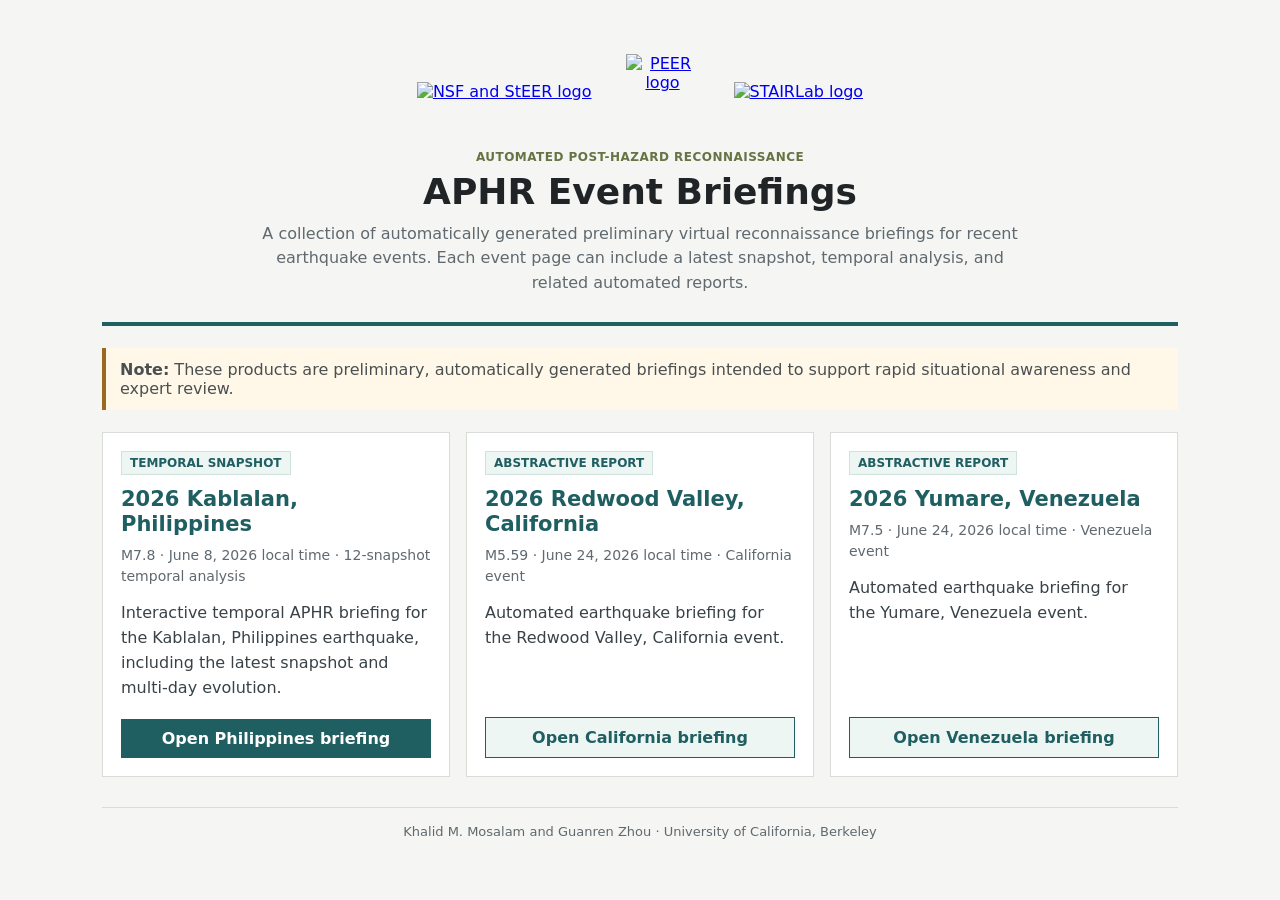
==== index.html @ ebe092a1 "Add files via upload Add APHR event landing page and earthquake reports" ====
<!DOCTYPE html>
<html lang="en">
<head>
  <meta charset="utf-8">
  <meta name="viewport" content="width=device-width, initial-scale=1">
  <title>APHR Event Briefings</title>
  <style>
    :root {
      --ink:#202427; --muted:#5f696f; --line:#d8ddd8; --panel:#fff;
      --soft:#f8faf8; --teal:#1f5e61; --olive:#667344; --amber:#9a681f;
      font-family: Inter, ui-sans-serif, system-ui, -apple-system, BlinkMacSystemFont, "Segoe UI", sans-serif;
    }
    *{box-sizing:border-box} body{margin:0;background:#f5f6f3;color:var(--ink)}
    main{max-width:1120px;margin:0 auto;padding:34px 22px 56px}
    header{border-bottom:4px solid var(--teal);padding:20px 0 26px;text-align:center}
    .brand-strip{display:flex;justify-content:center;align-items:center;gap:34px;flex-wrap:wrap;margin:0 0 22px}
    .brand-logo{display:flex;align-items:center;justify-content:center;min-height:72px}.brand-logo img{display:block;max-height:70px;max-width:300px;object-fit:contain}.brand-logo-peer img{height:74px;width:74px;max-height:74px;max-width:74px}
    .eyebrow{color:var(--olive);font-size:12px;font-weight:800;text-transform:uppercase;letter-spacing:.04em}
    h1{font-size:36px;line-height:1.1;margin:8px 0 10px}.subtitle{color:var(--muted);font-size:16px;max-width:760px;margin:0 auto;line-height:1.55}
    .note{background:#fff8e8;border-left:4px solid var(--amber);padding:12px 14px;margin:22px 0;color:#4a4f52}
    .grid{display:grid;grid-template-columns:repeat(auto-fit,minmax(280px,1fr));gap:16px;margin-top:22px}
    .card{background:var(--panel);border:1px solid var(--line);padding:18px;display:flex;flex-direction:column;min-height:240px}
    .tag{display:inline-block;width:max-content;background:#eef6f4;color:var(--teal);border:1px solid #cfe2dd;padding:4px 8px;font-size:12px;font-weight:800;text-transform:uppercase;margin-bottom:12px}
    h2{font-size:21px;line-height:1.2;margin:0 0 8px;color:var(--teal)}
    .meta{color:var(--muted);font-size:14px;line-height:1.5;margin:0 0 14px}.desc{line-height:1.55;margin:0 0 18px;color:#394247}
    .button{margin-top:auto;display:inline-block;text-decoration:none;background:var(--teal);color:white;padding:10px 12px;font-weight:800;text-align:center}
    .button.secondary{background:#eef6f4;color:var(--teal);border:1px solid var(--teal)}
    footer{margin-top:30px;border-top:1px solid var(--line);padding-top:16px;color:var(--muted);font-size:13px;text-align:center}
  </style>
</head>
<body>
  <main>
    <header>
      <div class="brand-strip" aria-label="Project partner logos">
        <a class="brand-logo" href="https://raw.githubusercontent.com/Nutlettt/logo-for-webs-dev/main/NSF-and-STEER.png" target="_blank" rel="noopener"><img src="https://raw.githubusercontent.com/Nutlettt/logo-for-webs-dev/main/NSF-and-STEER.png" alt="NSF and StEER logo"></a>
        <a class="brand-logo brand-logo-peer" href="https://cdn.jsdelivr.net/gh/Nutlettt/logo-for-webs-dev@main/PEER-logo.svg" target="_blank" rel="noopener"><img src="https://cdn.jsdelivr.net/gh/Nutlettt/logo-for-webs-dev@main/PEER-logo.svg" alt="PEER logo"></a>
        <a class="brand-logo" href="https://raw.githubusercontent.com/Nutlettt/logo-for-webs-dev/main/cropped-stairlab-slogan.png" target="_blank" rel="noopener"><img src="https://raw.githubusercontent.com/Nutlettt/logo-for-webs-dev/main/cropped-stairlab-slogan.png" alt="STAIRLab logo"></a>
      </div>
      <div class="eyebrow">Automated Post-Hazard Reconnaissance</div>
      <h1>APHR Event Briefings</h1>
      <p class="subtitle">A collection of automatically generated preliminary virtual reconnaissance briefings for recent earthquake events. Each event page can include a latest snapshot, temporal analysis, and related automated reports.</p>
    </header>

    <div class="note"><strong>Note:</strong> These products are preliminary, automatically generated briefings intended to support rapid situational awareness and expert review.</div>

    <section class="grid" aria-label="APHR event list">
      <article class="card">
        <span class="tag">Temporal snapshot</span>
        <h2>2026 Kablalan, Philippines</h2>
        <p class="meta">M7.8 · June 8, 2026 local time · 12-snapshot temporal analysis</p>
        <p class="desc">Interactive temporal APHR briefing for the Kablalan, Philippines earthquake, including the latest snapshot and multi-day evolution.</p>
        <a class="button" href="events/philippines-kablalan-2026/">Open Philippines briefing</a>
      </article>

      <article class="card">
        <span class="tag">Abstractive report</span>
        <h2>2026 Redwood Valley, California</h2>
        <p class="meta">M5.59 · June 24, 2026 local time · California event</p>
        <p class="desc">Automated earthquake briefing for the Redwood Valley, California event.</p>
        <a class="button secondary" href="events/california-redwood-valley-2026/">Open California briefing</a>
      </article>

      <article class="card">
        <span class="tag">Abstractive report</span>
        <h2>2026 Yumare, Venezuela</h2>
        <p class="meta">M7.5 · June 24, 2026 local time · Venezuela event</p>
        <p class="desc">Automated earthquake briefing for the Yumare, Venezuela event.</p>
        <a class="button secondary" href="events/venezuela-yumare-2026/">Open Venezuela briefing</a>
      </article>
    </section>

    <footer>
      Khalid M. Mosalam and Guanren Zhou · University of California, Berkeley
    </footer>
  </main>
</body>
</html>
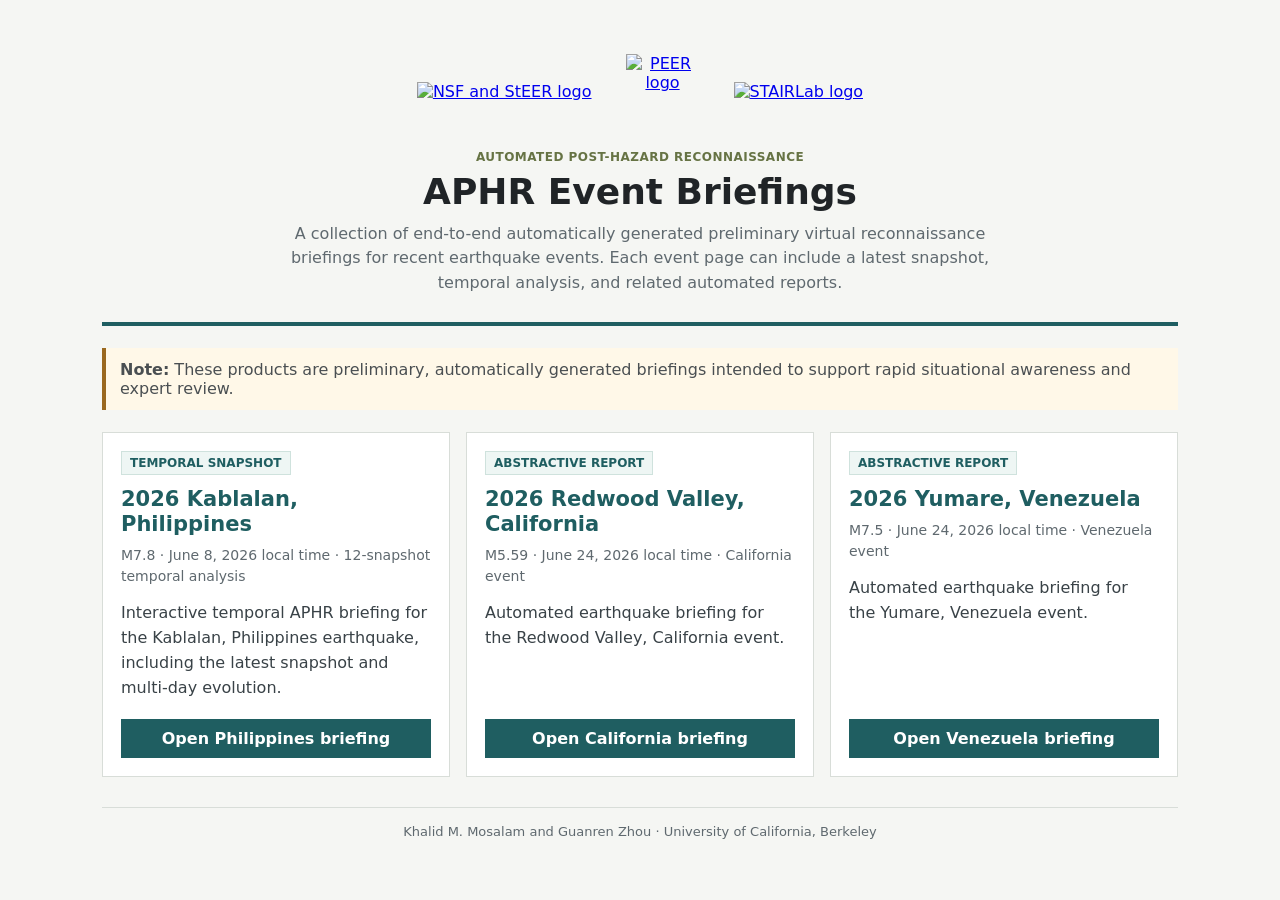
==== commit 9da8ef90: "Revise subtitle for clarity in index.html Updated subtitle to include 'end-to-end' in the descriptio" ====
--- a/index.html
+++ b/index.html
@@ -38,7 +38,7 @@
       </div>
       <div class="eyebrow">Automated Post-Hazard Reconnaissance</div>
       <h1>APHR Event Briefings</h1>
-      <p class="subtitle">A collection of automatically generated preliminary virtual reconnaissance briefings for recent earthquake events. Each event page can include a latest snapshot, temporal analysis, and related automated reports.</p>
+      <p class="subtitle">A collection of end-to-end automatically generated preliminary virtual reconnaissance briefings for recent earthquake events. Each event page can include a latest snapshot, temporal analysis, and related automated reports.</p>
     </header>
 
     <div class="note"><strong>Note:</strong> These products are preliminary, automatically generated briefings intended to support rapid situational awareness and expert review.</div>
@@ -57,7 +57,7 @@
         <h2>2026 Redwood Valley, California</h2>
         <p class="meta">M5.59 · June 24, 2026 local time · California event</p>
         <p class="desc">Automated earthquake briefing for the Redwood Valley, California event.</p>
-        <a class="button secondary" href="events/california-redwood-valley-2026/">Open California briefing</a>
+        <a class="button" href="events/california-redwood-valley-2026/">Open California briefing</a>
       </article>
 
       <article class="card">
@@ -65,7 +65,7 @@
         <h2>2026 Yumare, Venezuela</h2>
         <p class="meta">M7.5 · June 24, 2026 local time · Venezuela event</p>
         <p class="desc">Automated earthquake briefing for the Yumare, Venezuela event.</p>
-        <a class="button secondary" href="events/venezuela-yumare-2026/">Open Venezuela briefing</a>
+        <a class="button" href="events/venezuela-yumare-2026/">Open Venezuela briefing</a>
       </article>
     </section>
 
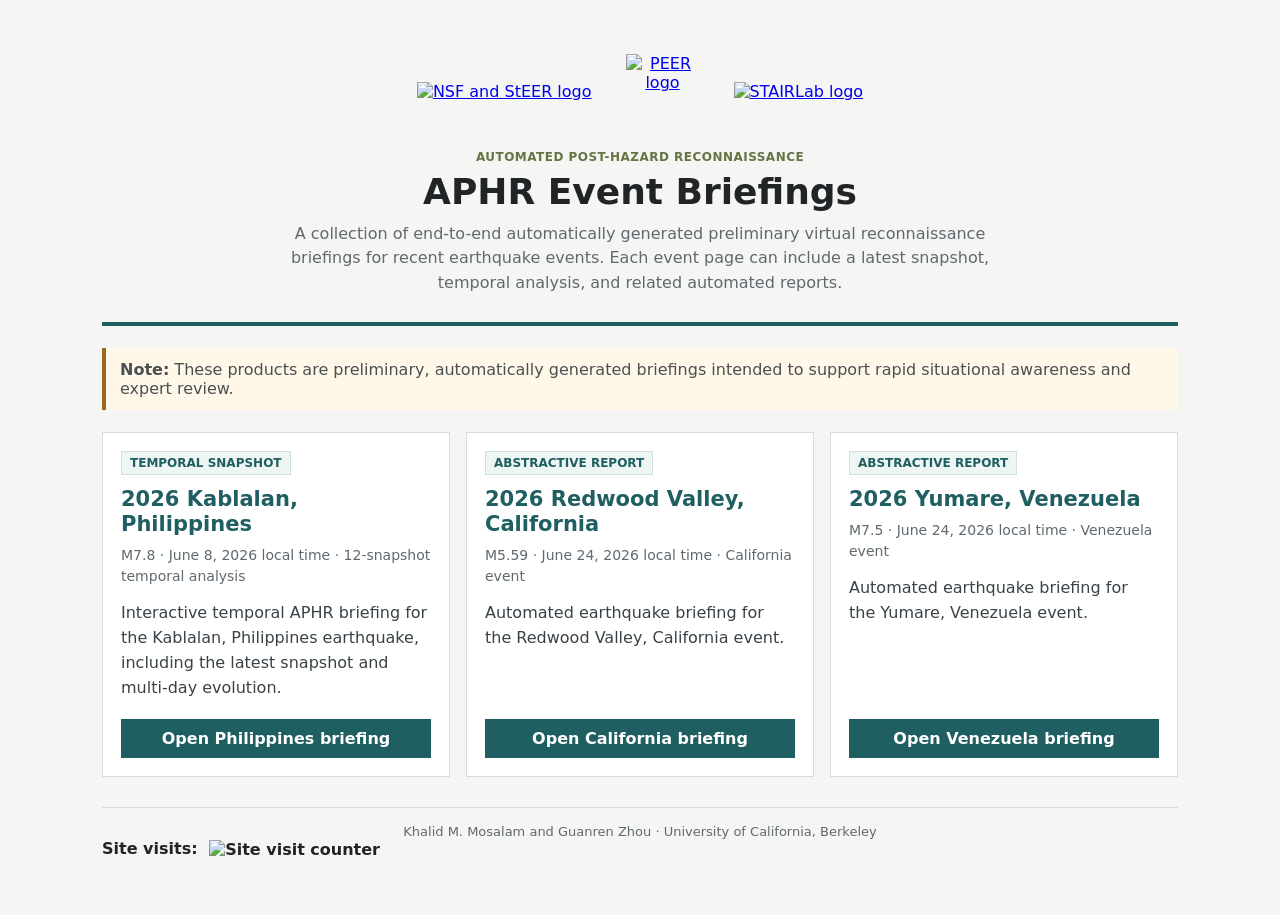
==== commit 1b82710f: "Update index.html" ====
--- a/index.html
+++ b/index.html
@@ -26,6 +26,28 @@
     .button{margin-top:auto;display:inline-block;text-decoration:none;background:var(--teal);color:white;padding:10px 12px;font-weight:800;text-align:center}
     .button.secondary{background:#eef6f4;color:var(--teal);border:1px solid var(--teal)}
     footer{margin-top:30px;border-top:1px solid var(--line);padding-top:16px;color:var(--muted);font-size:13px;text-align:center}
+
+    <style>
+.site-counter {
+  margin-top: 28px;
+  padding: 14px 18px;
+  border: 1px solid #d8ddd8;
+  background: #ffffff;
+  text-align: center;
+  color: #5f696f;
+  font-size: 14px;
+}
+
+.site-counter p {
+  margin: 0;
+  font-weight: 700;
+}
+
+.site-counter img {
+  margin-left: 6px;
+}
+</style>
+  
   </style>
 </head>
 <body>
@@ -72,6 +94,21 @@
     <footer>
       Khalid M. Mosalam and Guanren Zhou · University of California, Berkeley
     </footer>
+
+    
+  <section class="site-counter" aria-label="Site visitor counter">
+  <p>
+    Site visits:
+    <img
+      src="https://hits.sh/k-mosalam.github.io/aphr-temporal-snapshot.svg?label=&color=1f5e61&labelColor=202427"
+      alt="Site visit counter"
+      style="vertical-align: middle;"
+    >
+  </p>
+</section>
+    
   </main>
+
+  
 </body>
 </html>
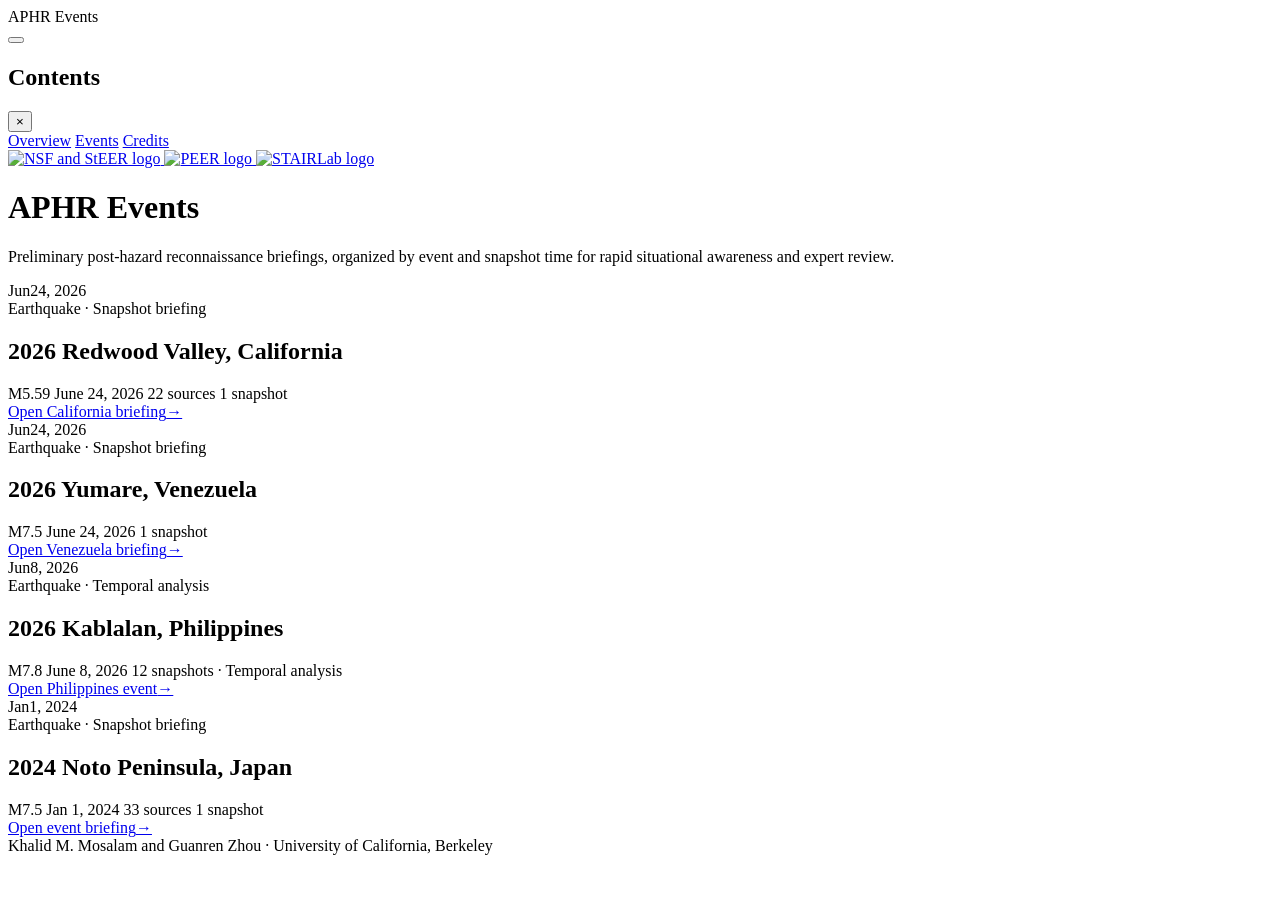
==== commit 8344d625: "Merge pull request #2 from Nutlettt/main Add 2024 Noto Japan earthquake" ====
--- a/index.html
+++ b/index.html
@@ -3,112 +3,118 @@
 <head>
   <meta charset="utf-8">
   <meta name="viewport" content="width=device-width, initial-scale=1">
-  <title>APHR Event Briefings</title>
-  <style>
-    :root {
-      --ink:#202427; --muted:#5f696f; --line:#d8ddd8; --panel:#fff;
-      --soft:#f8faf8; --teal:#1f5e61; --olive:#667344; --amber:#9a681f;
-      font-family: Inter, ui-sans-serif, system-ui, -apple-system, BlinkMacSystemFont, "Segoe UI", sans-serif;
-    }
-    *{box-sizing:border-box} body{margin:0;background:#f5f6f3;color:var(--ink)}
-    main{max-width:1120px;margin:0 auto;padding:34px 22px 56px}
-    header{border-bottom:4px solid var(--teal);padding:20px 0 26px;text-align:center}
-    .brand-strip{display:flex;justify-content:center;align-items:center;gap:34px;flex-wrap:wrap;margin:0 0 22px}
-    .brand-logo{display:flex;align-items:center;justify-content:center;min-height:72px}.brand-logo img{display:block;max-height:70px;max-width:300px;object-fit:contain}.brand-logo-peer img{height:74px;width:74px;max-height:74px;max-width:74px}
-    .eyebrow{color:var(--olive);font-size:12px;font-weight:800;text-transform:uppercase;letter-spacing:.04em}
-    h1{font-size:36px;line-height:1.1;margin:8px 0 10px}.subtitle{color:var(--muted);font-size:16px;max-width:760px;margin:0 auto;line-height:1.55}
-    .note{background:#fff8e8;border-left:4px solid var(--amber);padding:12px 14px;margin:22px 0;color:#4a4f52}
-    .grid{display:grid;grid-template-columns:repeat(auto-fit,minmax(280px,1fr));gap:16px;margin-top:22px}
-    .card{background:var(--panel);border:1px solid var(--line);padding:18px;display:flex;flex-direction:column;min-height:240px}
-    .tag{display:inline-block;width:max-content;background:#eef6f4;color:var(--teal);border:1px solid #cfe2dd;padding:4px 8px;font-size:12px;font-weight:800;text-transform:uppercase;margin-bottom:12px}
-    h2{font-size:21px;line-height:1.2;margin:0 0 8px;color:var(--teal)}
-    .meta{color:var(--muted);font-size:14px;line-height:1.5;margin:0 0 14px}.desc{line-height:1.55;margin:0 0 18px;color:#394247}
-    .button{margin-top:auto;display:inline-block;text-decoration:none;background:var(--teal);color:white;padding:10px 12px;font-weight:800;text-align:center}
-    .button.secondary{background:#eef6f4;color:var(--teal);border:1px solid var(--teal)}
-    footer{margin-top:30px;border-top:1px solid var(--line);padding-top:16px;color:var(--muted);font-size:13px;text-align:center}
-
-    <style>
-.site-counter {
-  margin-top: 28px;
-  padding: 14px 18px;
-  border: 1px solid #d8ddd8;
-  background: #ffffff;
-  text-align: center;
-  color: #5f696f;
-  font-size: 14px;
-}
-
-.site-counter p {
-  margin: 0;
-  font-weight: 700;
-}
-
-.site-counter img {
-  margin-left: 6px;
-}
-</style>
-  
-  </style>
+  <title>APHR Events</title>
+  <link rel="stylesheet" href="assets/css/site.css">
 </head>
 <body>
-  <main>
-    <header>
+  <div class="global-topbar">
+  <nav class="global-breadcrumb" aria-label="Breadcrumb"><span class="crumb crumb-current">APHR Events</span></nav>
+  <button type="button" class="content-menu-button" data-site-nav-open="site-content-drawer" aria-label="Open contents" title="Contents" data-tooltip="Contents">
+    <span class="hamburger" aria-hidden="true"><span></span></span>
+  </button>
+</div>
+  <div class="site-nav-shell" id="site-content-drawer" aria-hidden="true">
+  <div class="site-nav-backdrop" data-site-nav-close></div>
+  <aside class="site-nav-panel" role="dialog" aria-modal="true" aria-labelledby="site-nav-title">
+    <div class="site-nav-header">
+      <h2 id="site-nav-title">Contents</h2>
+      <button type="button" class="site-nav-close" data-site-nav-close aria-label="Close contents">&times;</button>
+    </div>
+    <nav class="site-toc-links"><a href="#overview" data-site-nav-close>Overview</a>
+<a href="#events" data-site-nav-close>Events</a>
+<a href="#site-footer" data-site-nav-close>Credits</a></nav>
+  </aside>
+</div>
+  <div class="site-shell">
+    <main class="site-main">
       <div class="brand-strip" aria-label="Project partner logos">
-        <a class="brand-logo" href="https://raw.githubusercontent.com/Nutlettt/logo-for-webs-dev/main/NSF-and-STEER.png" target="_blank" rel="noopener"><img src="https://raw.githubusercontent.com/Nutlettt/logo-for-webs-dev/main/NSF-and-STEER.png" alt="NSF and StEER logo"></a>
-        <a class="brand-logo brand-logo-peer" href="https://cdn.jsdelivr.net/gh/Nutlettt/logo-for-webs-dev@main/PEER-logo.svg" target="_blank" rel="noopener"><img src="https://cdn.jsdelivr.net/gh/Nutlettt/logo-for-webs-dev@main/PEER-logo.svg" alt="PEER logo"></a>
-        <a class="brand-logo" href="https://raw.githubusercontent.com/Nutlettt/logo-for-webs-dev/main/cropped-stairlab-slogan.png" target="_blank" rel="noopener"><img src="https://raw.githubusercontent.com/Nutlettt/logo-for-webs-dev/main/cropped-stairlab-slogan.png" alt="STAIRLab logo"></a>
-      </div>
-      <div class="eyebrow">Automated Post-Hazard Reconnaissance</div>
-      <h1>APHR Event Briefings</h1>
-      <p class="subtitle">A collection of end-to-end automatically generated preliminary virtual reconnaissance briefings for recent earthquake events. Each event page can include a latest snapshot, temporal analysis, and related automated reports.</p>
-    </header>
+  <a class="brand-logo" href="https://raw.githubusercontent.com/Nutlettt/logo-for-webs-dev/main/NSF-and-STEER.png" target="_blank" rel="noopener">
+    <img src="https://raw.githubusercontent.com/Nutlettt/logo-for-webs-dev/main/NSF-and-STEER.png" alt="NSF and StEER logo">
+  </a>
+  <a class="brand-logo brand-logo-peer" href="https://cdn.jsdelivr.net/gh/Nutlettt/logo-for-webs-dev@main/PEER-logo.svg" target="_blank" rel="noopener">
+    <img src="https://cdn.jsdelivr.net/gh/Nutlettt/logo-for-webs-dev@main/PEER-logo.svg" alt="PEER logo">
+  </a>
+  <a class="brand-logo" href="https://raw.githubusercontent.com/Nutlettt/logo-for-webs-dev/main/cropped-stairlab-slogan.png" target="_blank" rel="noopener">
+    <img src="https://raw.githubusercontent.com/Nutlettt/logo-for-webs-dev/main/cropped-stairlab-slogan.png" alt="STAIRLab logo">
+  </a>
+</div>
 
-    <div class="note"><strong>Note:</strong> These products are preliminary, automatically generated briefings intended to support rapid situational awareness and expert review.</div>
+      <header class="site-header" id="overview">
+        <h1 class="site-title">APHR Events</h1>
+        <p class="site-subtitle">Preliminary post-hazard reconnaissance briefings, organized by event and snapshot time for rapid situational awareness and expert review.</p>
+      </header>
 
-    <section class="grid" aria-label="APHR event list">
-      <article class="card">
-        <span class="tag">Temporal snapshot</span>
-        <h2>2026 Kablalan, Philippines</h2>
-        <p class="meta">M7.8 · June 8, 2026 local time · 12-snapshot temporal analysis</p>
-        <p class="desc">Interactive temporal APHR briefing for the Kablalan, Philippines earthquake, including the latest snapshot and multi-day evolution.</p>
-        <a class="button" href="events/philippines-kablalan-2026/">Open Philippines briefing</a>
+      <section class="timeline-section" id="events" aria-label="APHR event timeline">
+        <div class="timeline-list event-timeline">
+        <article class="timeline-item event-timeline-item">
+        <div class="timeline-index" aria-hidden="true">
+          <div class="timeline-dot"></div>
+          <div class="timeline-date">Jun<span>24, 2026</span></div>
+        </div>
+        <div class="timeline-body">
+          <div class="timeline-kicker">Earthquake · Snapshot briefing</div>
+          <h2 class="timeline-title">2026 Redwood Valley, California</h2>
+          <div class="timeline-meta"><span>M5.59</span>
+<span>June 24, 2026</span>
+<span>22 sources</span>
+<span>1 snapshot</span></div>
+          <a class="timeline-link" href="events/california-redwood-valley-2026/">Open California briefing<span aria-hidden="true">&rarr;</span></a>
+        </div>
       </article>
 
-      <article class="card">
-        <span class="tag">Abstractive report</span>
-        <h2>2026 Redwood Valley, California</h2>
-        <p class="meta">M5.59 · June 24, 2026 local time · California event</p>
-        <p class="desc">Automated earthquake briefing for the Redwood Valley, California event.</p>
-        <a class="button" href="events/california-redwood-valley-2026/">Open California briefing</a>
+<article class="timeline-item event-timeline-item">
+        <div class="timeline-index" aria-hidden="true">
+          <div class="timeline-dot"></div>
+          <div class="timeline-date">Jun<span>24, 2026</span></div>
+        </div>
+        <div class="timeline-body">
+          <div class="timeline-kicker">Earthquake · Snapshot briefing</div>
+          <h2 class="timeline-title">2026 Yumare, Venezuela</h2>
+          <div class="timeline-meta"><span>M7.5</span>
+<span>June 24, 2026</span>
+<span>1 snapshot</span></div>
+          <a class="timeline-link" href="events/venezuela-yumare-2026/">Open Venezuela briefing<span aria-hidden="true">&rarr;</span></a>
+        </div>
       </article>
 
-      <article class="card">
-        <span class="tag">Abstractive report</span>
-        <h2>2026 Yumare, Venezuela</h2>
-        <p class="meta">M7.5 · June 24, 2026 local time · Venezuela event</p>
-        <p class="desc">Automated earthquake briefing for the Yumare, Venezuela event.</p>
-        <a class="button" href="events/venezuela-yumare-2026/">Open Venezuela briefing</a>
+<article class="timeline-item event-timeline-item">
+        <div class="timeline-index" aria-hidden="true">
+          <div class="timeline-dot"></div>
+          <div class="timeline-date">Jun<span>8, 2026</span></div>
+        </div>
+        <div class="timeline-body">
+          <div class="timeline-kicker">Earthquake · Temporal analysis</div>
+          <h2 class="timeline-title">2026 Kablalan, Philippines</h2>
+          <div class="timeline-meta"><span>M7.8</span>
+<span>June 8, 2026</span>
+<span>12 snapshots · Temporal analysis</span></div>
+          <a class="timeline-link" href="events/philippines-kablalan-2026/">Open Philippines event<span aria-hidden="true">&rarr;</span></a>
+        </div>
       </article>
-    </section>
 
-    <footer>
-      Khalid M. Mosalam and Guanren Zhou · University of California, Berkeley
-    </footer>
+<article class="timeline-item event-timeline-item">
+        <div class="timeline-index" aria-hidden="true">
+          <div class="timeline-dot"></div>
+          <div class="timeline-date">Jan<span>1, 2024</span></div>
+        </div>
+        <div class="timeline-body">
+          <div class="timeline-kicker">Earthquake · Snapshot briefing</div>
+          <h2 class="timeline-title">2024 Noto Peninsula, Japan</h2>
+          <div class="timeline-meta"><span>M7.5</span>
+<span>Jan 1, 2024</span>
+<span>33 sources</span>
+<span>1 snapshot</span></div>
+          <a class="timeline-link" href="events/japan-noto-peninsula-2024/">Open event briefing<span aria-hidden="true">&rarr;</span></a>
+        </div>
+      </article>
+        </div>
+      </section>
 
-    
-  <section class="site-counter" aria-label="Site visitor counter">
-  <p>
-    Site visits:
-    <img
-      src="https://hits.sh/k-mosalam.github.io/aphr-temporal-snapshot.svg?label=&color=1f5e61&labelColor=202427"
-      alt="Site visit counter"
-      style="vertical-align: middle;"
-    >
-  </p>
-</section>
-    
-  </main>
-
-  
+      <footer class="site-footer" id="site-footer">
+        Khalid M. Mosalam and Guanren Zhou · University of California, Berkeley
+      </footer>
+    </main>
+  </div>
+  <script src="assets/js/site.js"></script>
 </body>
 </html>
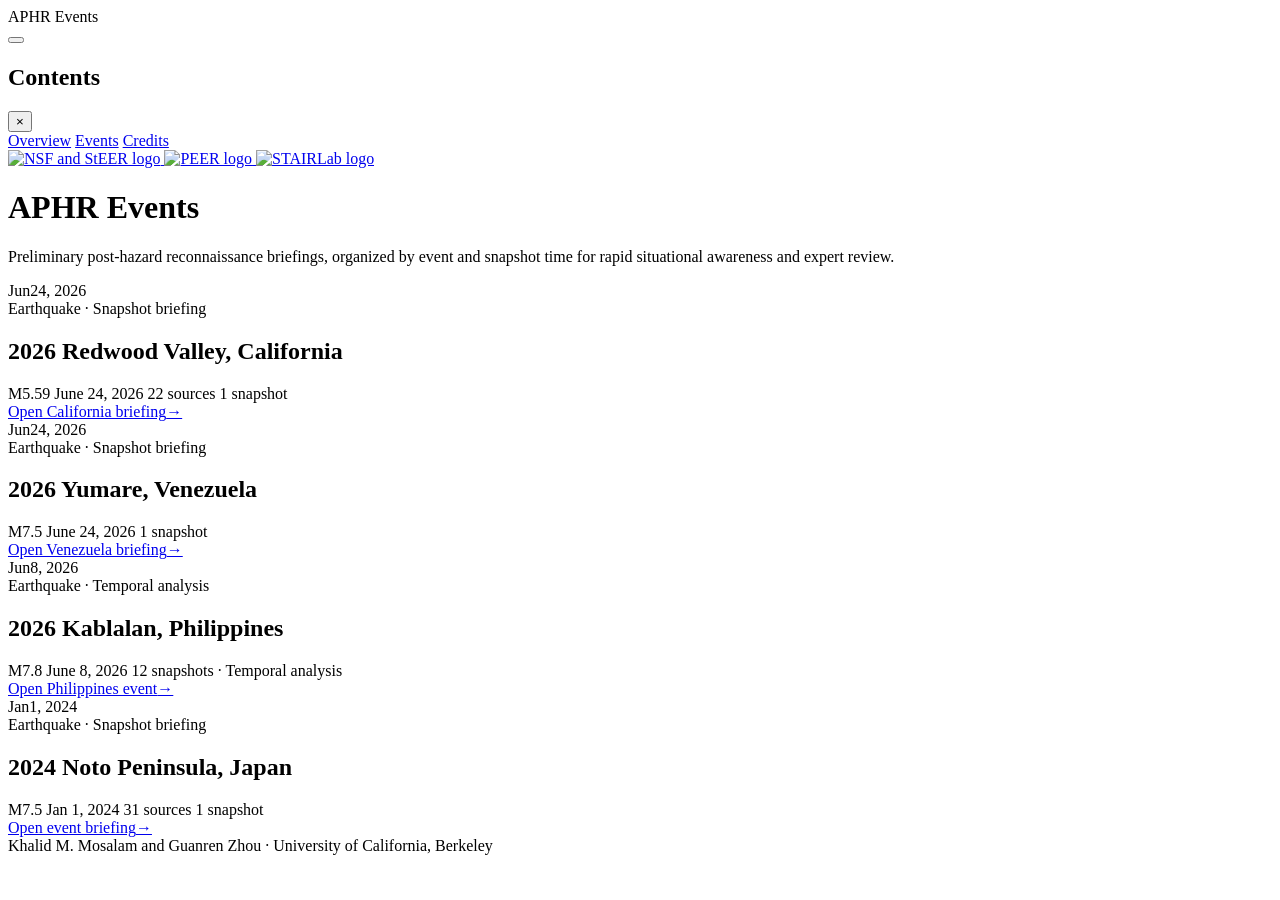
==== commit 384cea37: "Update Noto earthquake snapshot" ====
--- a/index.html
+++ b/index.html
@@ -102,7 +102,7 @@
           <h2 class="timeline-title">2024 Noto Peninsula, Japan</h2>
           <div class="timeline-meta"><span>M7.5</span>
 <span>Jan 1, 2024</span>
-<span>33 sources</span>
+<span>31 sources</span>
 <span>1 snapshot</span></div>
           <a class="timeline-link" href="events/japan-noto-peninsula-2024/">Open event briefing<span aria-hidden="true">&rarr;</span></a>
         </div>
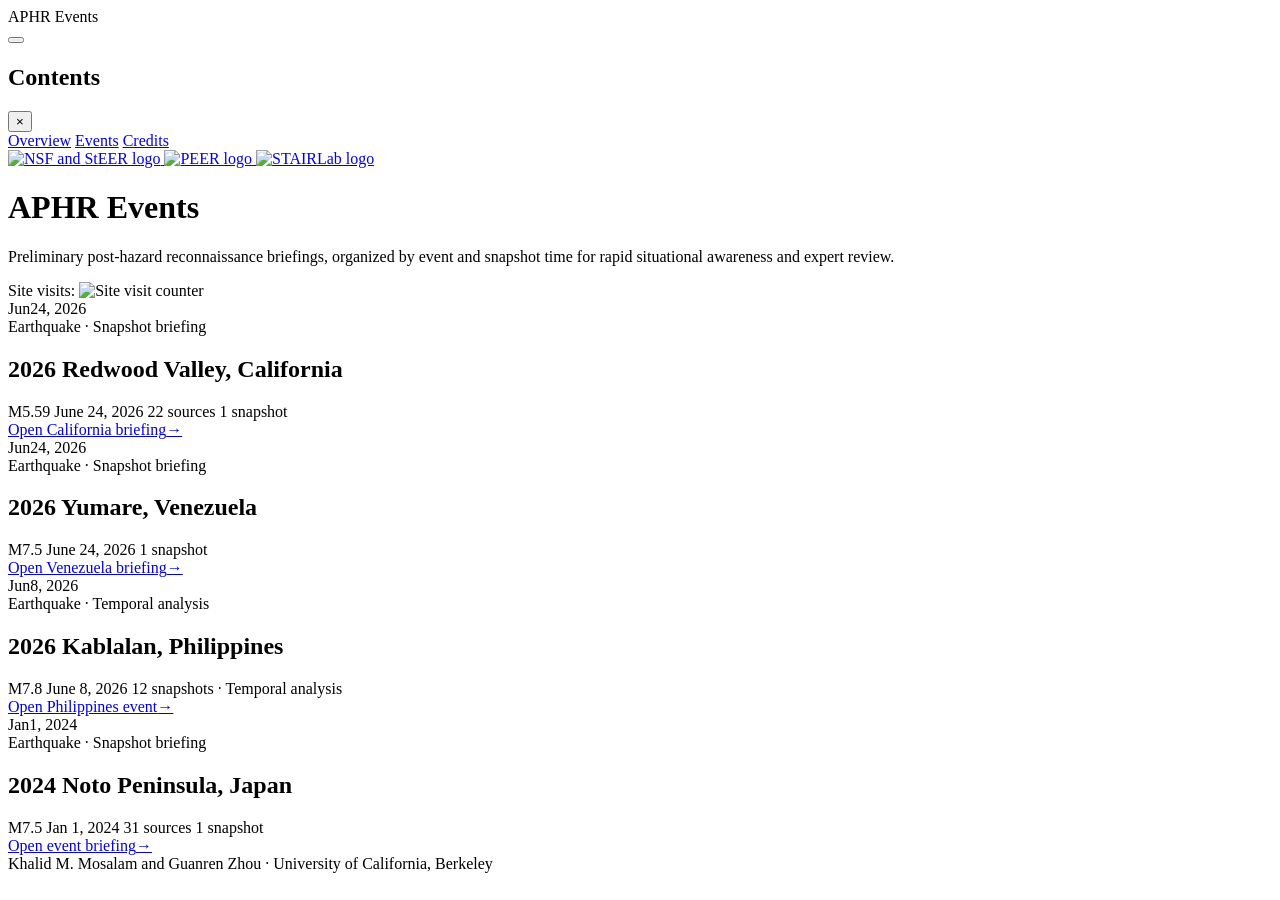
==== commit 3d0e7687: "Add site visit counter to index.html Added a site visit counter to track visitor numbers." ====
--- a/index.html
+++ b/index.html
@@ -43,6 +43,13 @@
         <h1 class="site-title">APHR Events</h1>
         <p class="site-subtitle">Preliminary post-hazard reconnaissance briefings, organized by event and snapshot time for rapid situational awareness and expert review.</p>
       </header>
+
+      <div class="site-counter" aria-label="Site visit counter">
+          <span>Site visits:</span>
+          <img
+            src="https://api.visitorbadge.io/api/visitors?path=k-mosalam.github.io%2Faphr-temporal-snapshot&label=&countColor=%23263759"
+           alt="Site visit counter">
+      </div>
 
       <section class="timeline-section" id="events" aria-label="APHR event timeline">
         <div class="timeline-list event-timeline">
